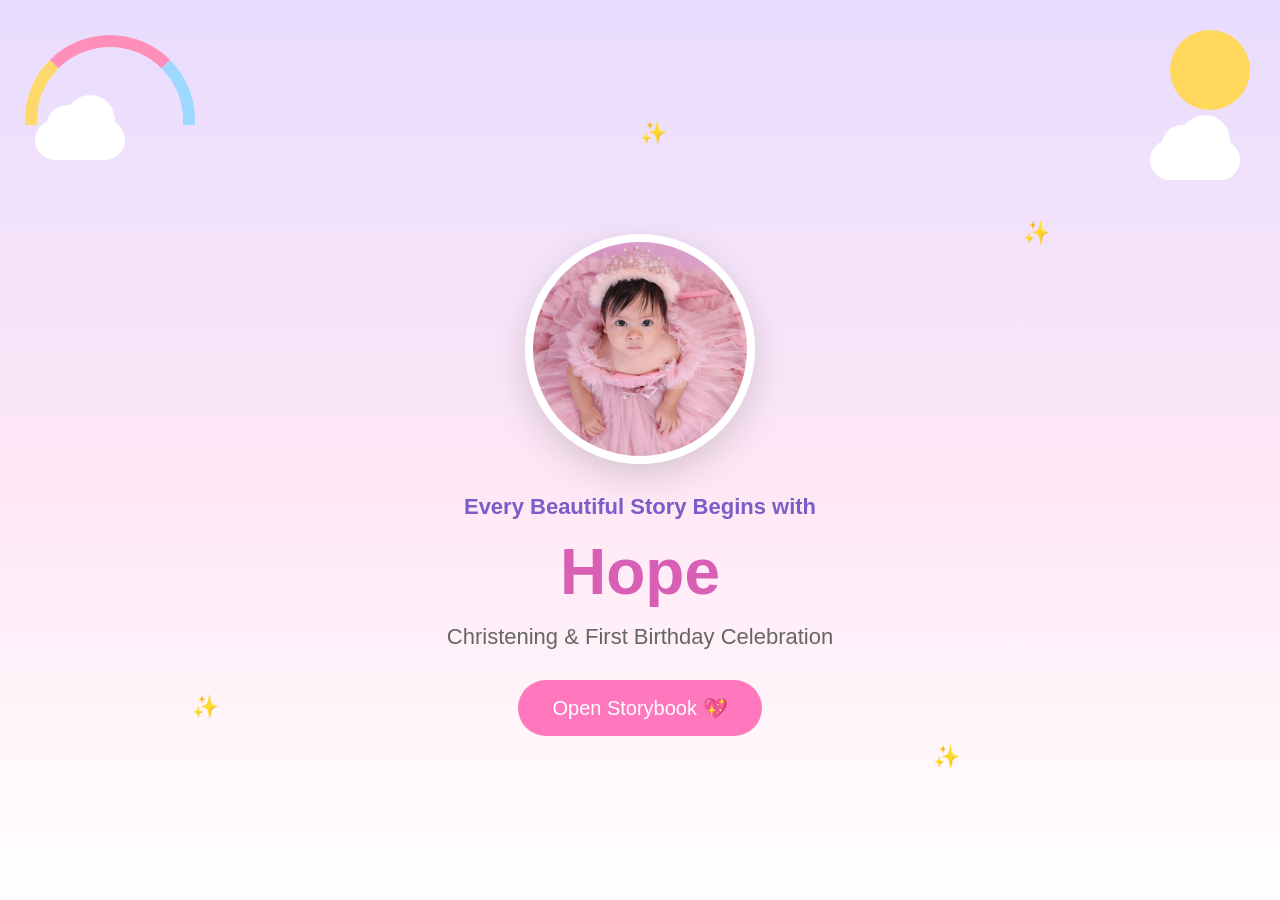
==== index.html @ b1f5bdce "Update index.html" ====
<!DOCTYPE html>
<html lang="en">
<head>
    <meta charset="UTF-8">
    <meta name="viewport" content="width=device-width, initial-scale=1.0">
    <title>Hope's Storybook Invitation</title>

    <link rel="stylesheet" href="style.css">
</head>

<body>

<section class="cover">

    <div class="sky"></div>

    <div class="rainbow"></div>

    <div class="sun"></div>

    <div class="cloud cloud1"></div>
    <div class="cloud cloud2"></div>

    <div class="sparkles">
        <span>✨</span>
        <span>✨</span>
        <span>✨</span>
        <span>✨</span>
    </div>

    <div class="photo-frame">
        <img src="hope.jpg" alt="Hope Jelizabeth">
    </div>

    <h2>Every Beautiful Story Begins with</h2>

    <h1>Hope</h1>

    <p class="subtitle">
        Christening & First Birthday Celebration
    </p>

    <button id="openBook">
        Open Storybook 💖
    </button>

</section>

<script src="script.js"></script>

</body>
</html>
---- style.css ----
*{
    margin:0;
    padding:0;
    box-sizing:border-box;
}

body{
    font-family:Arial, Helvetica, sans-serif;
    background:#f8f3ff;
}

.cover{
    min-height:100vh;
    display:flex;
    flex-direction:column;
    justify-content:center;
    align-items:center;
    text-align:center;
    position:relative;
    overflow:hidden;
    padding:30px;
    background:linear-gradient(
        180deg,
        #e8dcff 0%,
        #ffe8f5 55%,
        #ffffff 100%
    );
}

.sky{
    position:absolute;
    inset:0;
    background:transparent;
}

.rainbow{
    position:absolute;
    top:35px;
    left:25px;
    width:170px;
    height:90px;
    border-radius:170px 170px 0 0;
    border-top:12px solid #ff8fb8;
    border-left:12px solid #ffd86b;
    border-right:12px solid #9fd8ff;
}

.sun{
    position:absolute;
    top:30px;
    right:30px;
    width:80px;
    height:80px;
    border-radius:50%;
    background:#ffd85c;
}

.cloud{
    position:absolute;
    width:90px;
    height:40px;
    background:white;
    border-radius:30px;
}

.cloud::before,
.cloud::after{
    content:"";
    position:absolute;
    background:white;
    border-radius:50%;
}

.cloud::before{
    width:40px;
    height:40px;
    top:-15px;
    left:12px;
}

.cloud::after{
    width:50px;
    height:50px;
    top:-25px;
    right:10px;
}

.cloud1{
    top:120px;
    left:35px;
}

.cloud2{
    top:140px;
    right:40px;
}

.sparkles{
    position:absolute;
    inset:0;
    pointer-events:none;
}

.sparkles span{
    position:absolute;
    font-size:22px;
}

.sparkles span:nth-child(1){
    top:120px;
    left:50%;
}

.sparkles span:nth-child(2){
    top:220px;
    right:18%;
}

.sparkles span:nth-child(3){
    bottom:180px;
    left:15%;
}

.sparkles span:nth-child(4){
    bottom:130px;
    right:25%;
}

.photo-frame{
    width:230px;
    height:230px;
    border-radius:50%;
    overflow:hidden;
    border:8px solid white;
    box-shadow:0 12px 35px rgba(0,0,0,.15);
    margin-top:70px;
    z-index:2;
}

.photo-frame img{
    width:100%;
    height:100%;
    object-fit:cover;
}

h2{
    margin-top:30px;
    color:#7b5dc7;
    font-size:22px;
}

h1{
    font-size:64px;
    color:#d85fb5;
    margin:15px 0;
}

.subtitle{
    font-size:22px;
    color:#666;
    margin-bottom:30px;
}

#openBook{
    background:#ff78bd;
    color:white;
    border:none;
    border-radius:40px;
    padding:16px 34px;
    font-size:20px;
    cursor:pointer;
}
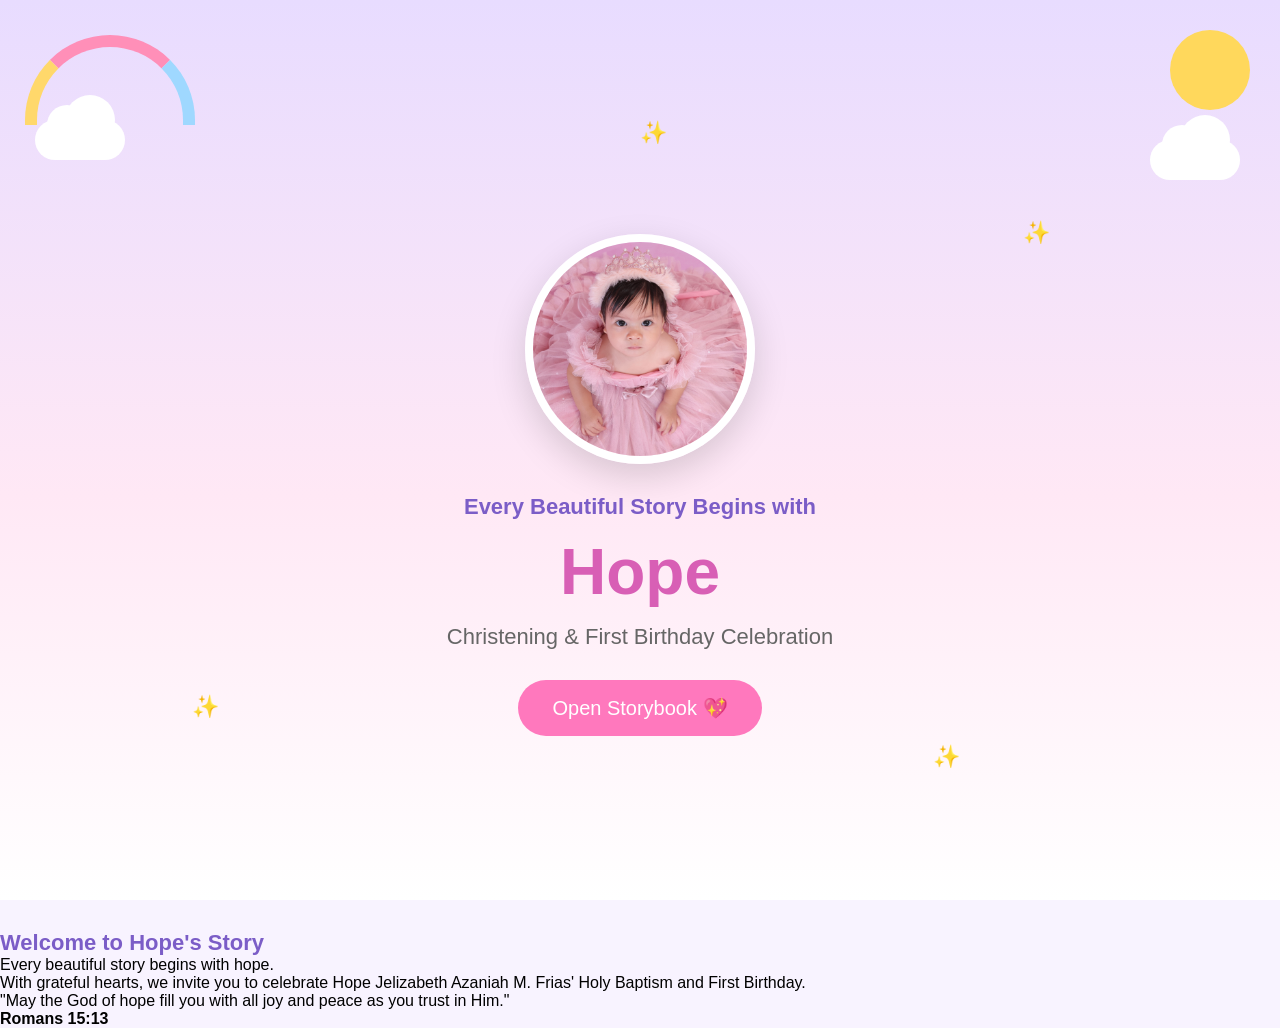
==== commit e84bd3c8: "Update index.html" ====
--- a/index.html
+++ b/index.html
@@ -46,6 +46,33 @@
 
 </section>
 
+    <section id="storybook" class="hidden">
+
+    <div class="story-card">
+
+        <h2>Welcome to Hope's Story</h2>
+
+        <p>
+            Every beautiful story begins with hope.
+        </p>
+
+        <p>
+            With grateful hearts, we invite you to celebrate
+            Hope Jelizabeth Azaniah M. Frias'
+            Holy Baptism and First Birthday.
+        </p>
+
+        <p>
+            "May the God of hope fill you with all joy and peace
+            as you trust in Him."
+        </p>
+
+        <p><strong>Romans 15:13</strong></p>
+
+    </div>
+
+</section>
+
 <script src="script.js"></script>
 
 </body>
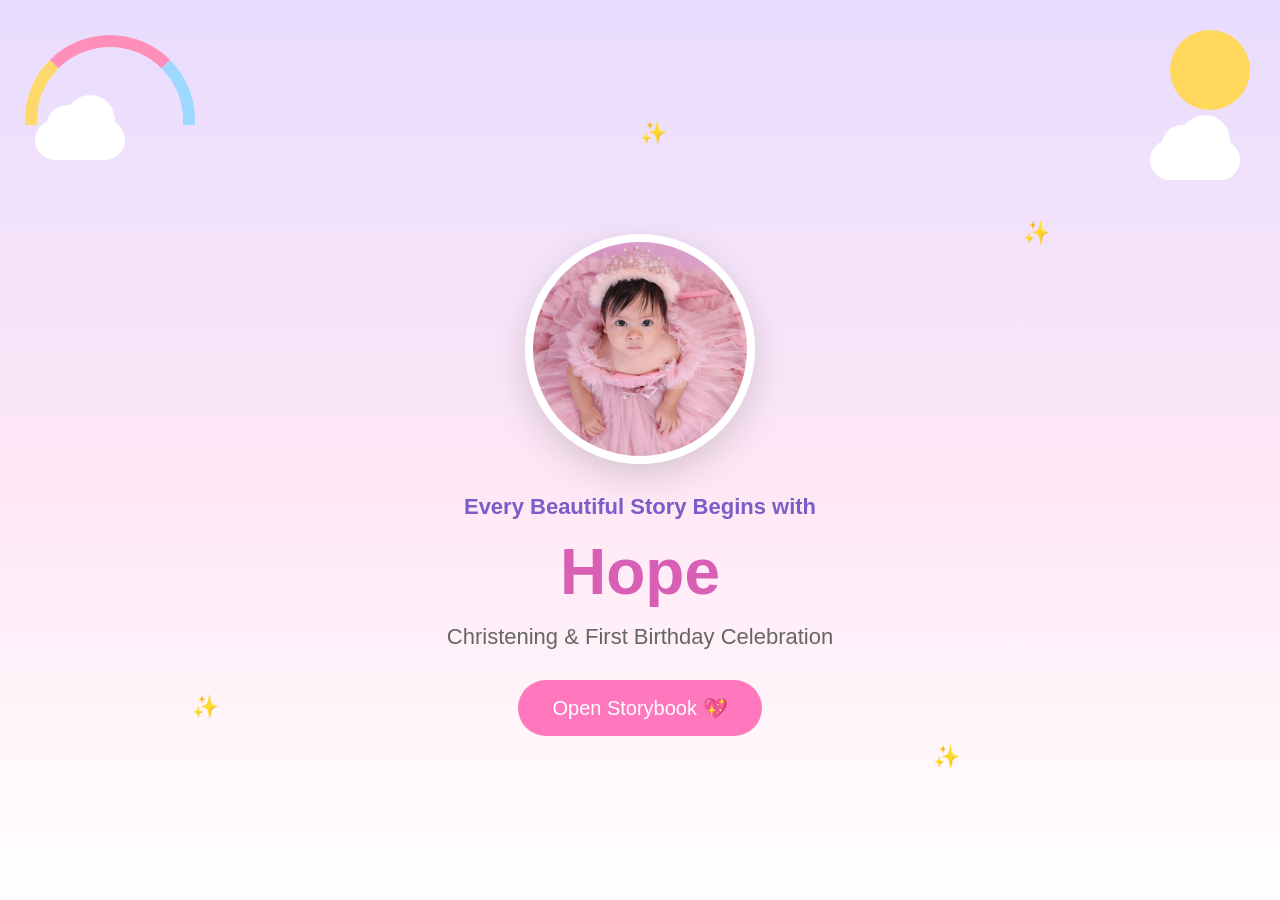
==== commit 16391744: "Update index.html" ====
--- a/index.html
+++ b/index.html
@@ -44,35 +44,138 @@
         Open Storybook 💖
     </button>
 
-</section>
+<section id="storybook" class="hidden">
 
-    <section id="storybook" class="hidden">
-
+    <!-- Page 1 -->
     <div class="story-card">
 
-        <h2>Welcome to Hope's Story</h2>
+        <img src="hope1.jpg" class="story-photo" alt="Hope">
+
+        <h2>✨ Once Upon a Time...</h2>
 
         <p>
-            Every beautiful story begins with hope.
+            God blessed our family with the sweetest little miracle.
         </p>
 
         <p>
-            With grateful hearts, we invite you to celebrate
+            Her name is <strong>Hope.</strong>
+        </p>
+
+        <p>
+            Every smile she gives reminds us that God's love shines through her.
+        </p>
+
+    </div>
+
+    <!-- Page 2 -->
+    <div class="story-card">
+
+        <img src="hope2.JPEG" class="story-photo" alt="Hope">
+
+        <h2>🌸 Growing Every Day</h2>
+
+        <p>
+            With every little smile...
+        </p>
+
+        <p>
+            Every tiny step...
+        </p>
+
+        <p>
+            And every precious giggle...
+        </p>
+
+        <p>
+            Hope continues to fill our hearts with endless joy.
+        </p>
+
+    </div>
+
+    <!-- Page 3 -->
+    <div class="story-card">
+
+        <img src="hope3.JPEG" class="story-photo" alt="Hope">
+
+        <h2>👑 Our Little Princess</h2>
+
+        <p>
+            Beautiful.
+        </p>
+
+        <p>
+            Curious.
+        </p>
+
+        <p>
+            Loved beyond words.
+        </p>
+
+    </div>
+
+    <!-- Page 4 -->
+    <div class="story-card">
+
+        <img src="hope4.JPEG" class="story-photo" alt="Hope">
+
+        <h2>🎉 One Wonderful Year</h2>
+
+        <p>
+            One year of laughter.
+        </p>
+
+        <p>
+            One year of blessings.
+        </p>
+
+        <p>
+            One year surrounded by God's amazing love.
+        </p>
+
+    </div>
+
+    <!-- Page 5 -->
+    <div class="story-card">
+
+        <img src="hope.jpg" class="story-photo" alt="Hope">
+
+        <h2>💖 You're Invited</h2>
+
+        <p>
+            Join us as we celebrate
             Hope Jelizabeth Azaniah M. Frias'
-            Holy Baptism and First Birthday.
         </p>
+
+        <p>
+            <strong>Holy Baptism</strong><br>
+            &<br>
+            <strong>First Birthday</strong>
+        </p>
+
+        <p>
+            We can't wait to celebrate this special day with you.
+        </p>
+
+    </div>
+
+    <!-- Final Page -->
+    <div class="story-card">
+
+        <h2>✝ Romans 15:13</h2>
 
         <p>
             "May the God of hope fill you with all joy and peace
             as you trust in Him."
         </p>
 
-        <p><strong>Romans 15:13</strong></p>
+        <p>
+            Thank you for being part of Hope's beautiful story.
+        </p>
 
     </div>
 
 </section>
-
+    
 <script src="script.js"></script>
 
 </body>
--- a/style.css
+++ b/style.css
@@ -170,3 +170,12 @@
     font-size:20px;
     cursor:pointer;
 }
+
+#storybook{
+    display:none;
+}
+
+#storybook.show{
+    display:block;
+}
+
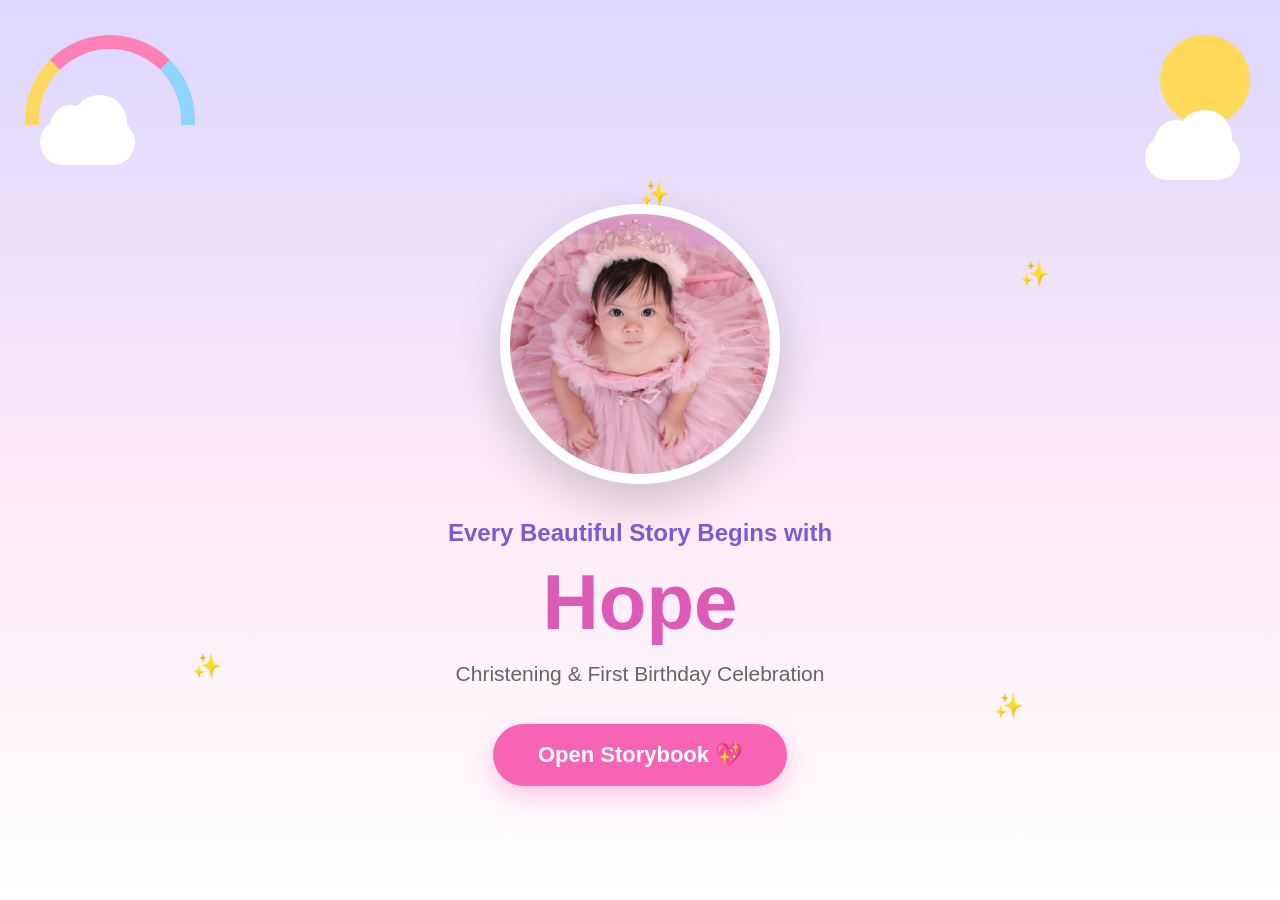
==== commit f57bbffe: "Update index.html" ====
--- a/index.html
+++ b/index.html
@@ -41,8 +41,10 @@
     </p>
 
     <button id="openBook">
-        Open Storybook 💖
-    </button>
+    Open Storybook 💖
+</button>
+
+</section>
 
 <section id="storybook" class="hidden">
 
--- a/style.css
+++ b/style.css
@@ -7,31 +7,34 @@
 body{
     font-family:Arial, Helvetica, sans-serif;
     background:#f8f3ff;
-}
+    overflow-x:hidden;
+    color:#555;
+}
+
+/* =========================
+   COVER
+========================= */
 
 .cover{
+    position:relative;
     min-height:100vh;
     display:flex;
     flex-direction:column;
     justify-content:center;
     align-items:center;
     text-align:center;
-    position:relative;
     overflow:hidden;
-    padding:30px;
+    padding:40px 20px 70px;
+
     background:linear-gradient(
-        180deg,
-        #e8dcff 0%,
-        #ffe8f5 55%,
+        to bottom,
+        #ddd7ff 0%,
+        #fdeaf6 55%,
         #ffffff 100%
     );
 }
 
-.sky{
-    position:absolute;
-    inset:0;
-    background:transparent;
-}
+/* Rainbow */
 
 .rainbow{
     position:absolute;
@@ -40,27 +43,31 @@
     width:170px;
     height:90px;
     border-radius:170px 170px 0 0;
-    border-top:12px solid #ff8fb8;
-    border-left:12px solid #ffd86b;
-    border-right:12px solid #9fd8ff;
-}
+    border-top:14px solid #ff80b5;
+    border-left:14px solid #ffd861;
+    border-right:14px solid #8fd6ff;
+}
+
+/* Sun */
 
 .sun{
     position:absolute;
-    top:30px;
+    top:35px;
     right:30px;
-    width:80px;
-    height:80px;
+    width:90px;
+    height:90px;
+    background:#ffd95a;
     border-radius:50%;
-    background:#ffd85c;
-}
+}
+
+/* Clouds */
 
 .cloud{
     position:absolute;
-    width:90px;
-    height:40px;
-    background:white;
-    border-radius:30px;
+    width:95px;
+    height:45px;
+    background:#fff;
+    border-radius:40px;
 }
 
 .cloud::before,
@@ -72,28 +79,30 @@
 }
 
 .cloud::before{
-    width:40px;
-    height:40px;
+    width:42px;
+    height:42px;
+    left:10px;
     top:-15px;
-    left:12px;
 }
 
 .cloud::after{
-    width:50px;
-    height:50px;
+    width:55px;
+    height:55px;
+    right:8px;
     top:-25px;
-    right:10px;
 }
 
 .cloud1{
     top:120px;
-    left:35px;
+    left:40px;
 }
 
 .cloud2{
-    top:140px;
+    top:135px;
     right:40px;
 }
+
+/* Sparkles */
 
 .sparkles{
     position:absolute;
@@ -103,79 +112,263 @@
 
 .sparkles span{
     position:absolute;
-    font-size:22px;
+    font-size:24px;
+    animation:twinkle 2.5s infinite;
 }
 
 .sparkles span:nth-child(1){
-    top:120px;
+    top:180px;
     left:50%;
 }
 
 .sparkles span:nth-child(2){
-    top:220px;
+    top:260px;
     right:18%;
 }
 
 .sparkles span:nth-child(3){
+    bottom:220px;
+    left:15%;
+}
+
+.sparkles span:nth-child(4){
     bottom:180px;
-    left:15%;
-}
-
-.sparkles span:nth-child(4){
-    bottom:130px;
-    right:25%;
-}
+    right:20%;
+}
+
+@keyframes twinkle{
+
+    0%,100%{
+        opacity:.4;
+        transform:scale(.8);
+    }
+
+    50%{
+        opacity:1;
+        transform:scale(1.3);
+    }
+
+}
+
+/* PHOTO FRAME */
 
 .photo-frame{
-    width:230px;
-    height:230px;
+
+    width:280px;
+    height:280px;
+
     border-radius:50%;
     overflow:hidden;
-    border:8px solid white;
-    box-shadow:0 12px 35px rgba(0,0,0,.15);
-    margin-top:70px;
-    z-index:2;
+
+    border:10px solid white;
+
+    margin-top:120px;
+
+    box-shadow:0 18px 45px rgba(0,0,0,.18);
+
+    animation:floatPhoto 4s ease-in-out infinite;
+
 }
 
 .photo-frame img{
+
     width:100%;
     height:100%;
     object-fit:cover;
-}
+    display:block;
+
+}
+
+@keyframes floatPhoto{
+
+    0%,100%{
+        transform:translateY(0);
+    }
+
+    50%{
+        transform:translateY(-10px);
+    }
+
+}
+
+/* TEXT */
 
 h2{
-    margin-top:30px;
-    color:#7b5dc7;
+
+    margin-top:35px;
+
+    font-size:24px;
+
+    color:#7a5bd2;
+
+}
+
+h1{
+
+    font-size:78px;
+
+    color:#db5bb7;
+
+    margin:10px 0;
+
+}
+
+.subtitle{
+
+    font-size:21px;
+
+    color:#666;
+
+    margin-bottom:35px;
+
+    line-height:1.5;
+
+}
+
+/* BUTTON */
+
+#openBook{
+
+    background:#f864b5;
+
+    color:white;
+
+    border:none;
+
+    border-radius:999px;
+
+    padding:18px 45px;
+
     font-size:22px;
+
+    font-weight:bold;
+
+    cursor:pointer;
+
+    box-shadow:0 10px 25px rgba(248,100,181,.35);
+
+    transition:.3s;
+
+}
+
+#openBook:hover{
+
+    transform:translateY(-4px);
+
+}
+
+/* =========================
+   STORYBOOK
+========================= */
+
+.hidden{
+    display:none;
+}
+
+#storybook{
+
+    padding:70px 20px;
+
+    background:linear-gradient(
+        #fff7fc,
+        #f7f0ff
+    );
+
+}
+
+.story-card{
+
+    max-width:700px;
+
+    margin:50px auto;
+
+    background:white;
+
+    border-radius:28px;
+
+    padding:30px;
+
+    box-shadow:0 15px 35px rgba(0,0,0,.10);
+
+    text-align:center;
+
+}
+
+.story-photo{
+
+    width:100%;
+
+    border-radius:20px;
+
+    margin-bottom:25px;
+
+}
+
+.story-card h2{
+
+    margin-top:0;
+
+    color:#d75fb5;
+
+    font-size:32px;
+
+    margin-bottom:20px;
+
+}
+
+.story-card p{
+
+    font-size:18px;
+
+    line-height:1.9;
+
+    margin-bottom:16px;
+
+}
+
+/* MOBILE */
+
+@media(max-width:768px){
+
+.photo-frame{
+
+    width:240px;
+    height:240px;
+
+    margin-top:110px;
+
 }
 
 h1{
-    font-size:64px;
-    color:#d85fb5;
-    margin:15px 0;
+
+    font-size:60px;
+
 }
 
 .subtitle{
-    font-size:22px;
-    color:#666;
-    margin-bottom:30px;
-}
-
-#openBook{
-    background:#ff78bd;
-    color:white;
-    border:none;
-    border-radius:40px;
-    padding:16px 34px;
-    font-size:20px;
-    cursor:pointer;
-}
-
-#storybook{
-    display:none;
-}
-
-#storybook.show{
-    display:block;
-}
-
+
+    font-size:18px;
+
+}
+
+.story-card{
+
+    margin:30px 10px;
+
+    padding:22px;
+
+}
+
+.story-card h2{
+
+    font-size:28px;
+
+}
+
+.story-card p{
+
+    font-size:17px;
+
+}
+
+}
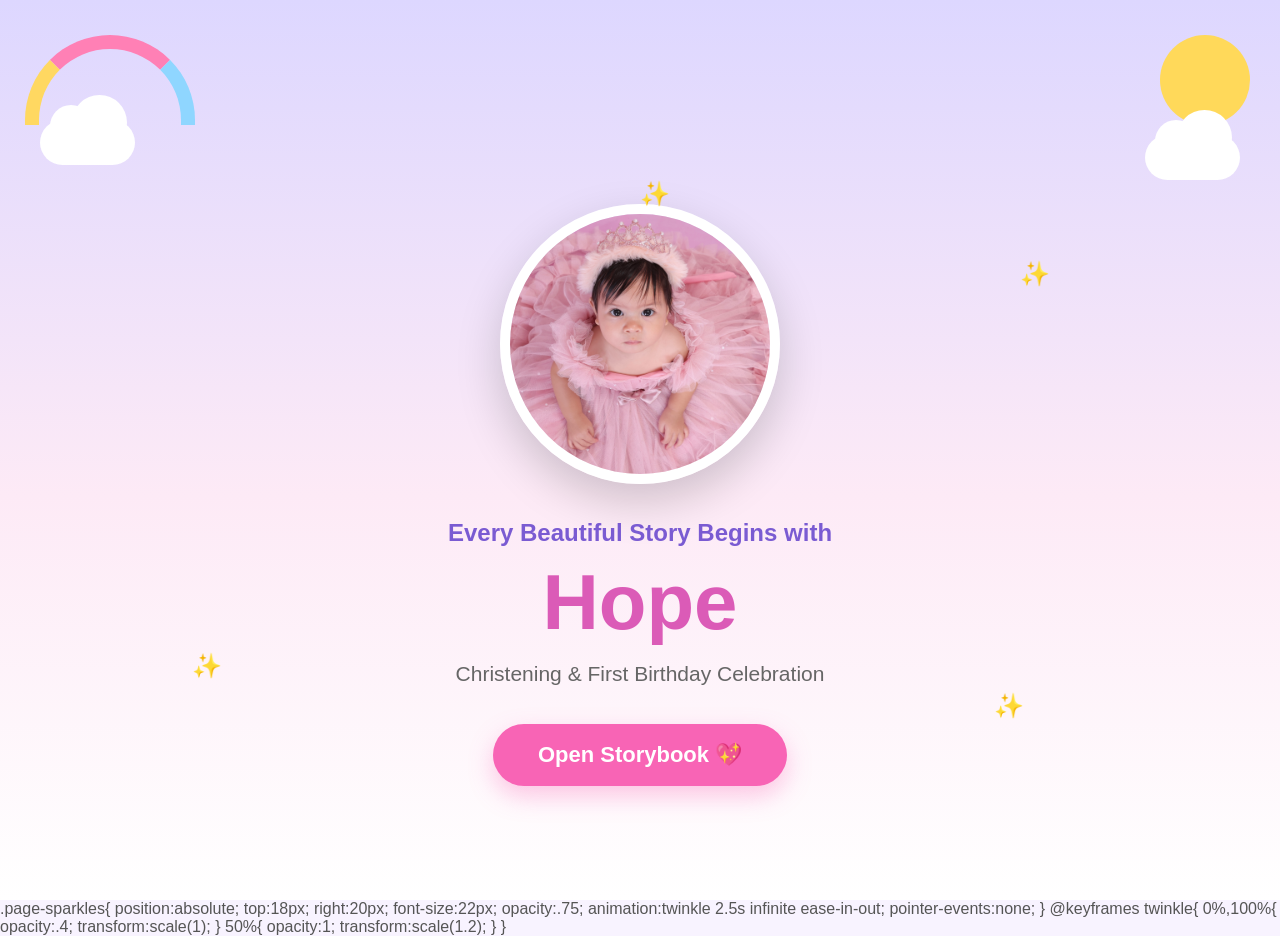
==== commit eea89110: "Update index.html" ====
--- a/index.html
+++ b/index.html
@@ -48,131 +48,170 @@
 
 <section id="storybook" class="hidden">
 
-    <!-- Page 1 -->
-    <div class="story-card">
-
-        <img src="hope1.jpg" class="story-photo" alt="Hope">
-
-        <h2>✨ Once Upon a Time...</h2>
-
-        <p>
-            God blessed our family with the sweetest little miracle.
-        </p>
-
-        <p>
-            Her name is <strong>Hope.</strong>
-        </p>
-
-        <p>
-            Every smile she gives reminds us that God's love shines through her.
-        </p>
-
-    </div>
-
-    <!-- Page 2 -->
-    <div class="story-card">
-
-        <img src="hope2.JPEG" class="story-photo" alt="Hope">
-
-        <h2>🌸 Growing Every Day</h2>
-
-        <p>
-            With every little smile...
-        </p>
-
-        <p>
-            Every tiny step...
-        </p>
-
-        <p>
-            And every precious giggle...
-        </p>
-
-        <p>
-            Hope continues to fill our hearts with endless joy.
-        </p>
-
-    </div>
-
-    <!-- Page 3 -->
-    <div class="story-card">
-
-        <img src="hope3.JPEG" class="story-photo" alt="Hope">
-
-        <h2>👑 Our Little Princess</h2>
-
-        <p>
-            Beautiful.
-        </p>
-
-        <p>
-            Curious.
-        </p>
-
-        <p>
-            Loved beyond words.
-        </p>
-
-    </div>
-
-    <!-- Page 4 -->
-    <div class="story-card">
-
-        <img src="hope4.JPEG" class="story-photo" alt="Hope">
-
-        <h2>🎉 One Wonderful Year</h2>
-
-        <p>
-            One year of laughter.
-        </p>
-
-        <p>
-            One year of blessings.
-        </p>
-
-        <p>
-            One year surrounded by God's amazing love.
-        </p>
-
-    </div>
-
-    <!-- Page 5 -->
-    <div class="story-card">
-
-        <img src="hope.jpg" class="story-photo" alt="Hope">
-
-        <h2>💖 You're Invited</h2>
-
-        <p>
-            Join us as we celebrate
-            Hope Jelizabeth Azaniah M. Frias'
-        </p>
-
-        <p>
-            <strong>Holy Baptism</strong><br>
-            &<br>
-            <strong>First Birthday</strong>
-        </p>
-
-        <p>
-            We can't wait to celebrate this special day with you.
-        </p>
-
-    </div>
-
-    <!-- Final Page -->
-    <div class="story-card">
-
-        <h2>✝ Romans 15:13</h2>
-
-        <p>
-            "May the God of hope fill you with all joy and peace
-            as you trust in Him."
-        </p>
-
-        <p>
-            Thank you for being part of Hope's beautiful story.
-        </p>
+    <div class="book-container">
+
+        <!-- Page 1 -->
+        <div class="story-card active">
+
+    <div class="page-sparkles">
+        ✨ ✨ ✨
+    </div>
+
+            <img src="hope1.jpg" class="story-photo" alt="Hope">
+
+            <h2>✨ Once Upon a Time...</h2>
+
+            <p>
+                God blessed our family with the sweetest little miracle.
+            </p>
+
+            <p>
+                Her name is <strong>Hope.</strong>
+            </p>
+
+            <p>
+                Every smile she gives reminds us that God's love shines through her.
+            </p>
+
+        </div>
+
+        <!-- Page 2 -->
+        <div class="story-card">
+
+    <div class="page-sparkles">
+        ✨ ✨ ✨
+    </div>
+
+            <img src="hope2.JPEG" class="story-photo" alt="Hope">
+
+            <h2>🌸 Growing Every Day</h2>
+
+            <p>
+                With every little smile...
+            </p>
+
+            <p>
+                Every tiny step...
+            </p>
+
+            <p>
+                Every precious giggle...
+            </p>
+
+            <p>
+                Hope fills our hearts with endless joy.
+            </p>
+
+        </div>
+
+        <!-- Page 3 -->
+        <div class="story-card">
+
+    <div class="page-sparkles">
+        ✨ ✨ ✨
+    </div>
+
+            <img src="hope3.JPEG" class="story-photo" alt="Hope">
+
+            <h2>👑 Our Little Princess</h2>
+
+            <p>
+                Beautiful.
+            </p>
+
+            <p>
+                Curious.
+            </p>
+
+            <p>
+                Loved beyond words.
+            </p>
+
+        </div>
+
+        <!-- Page 4 -->
+        <div class="story-card">
+
+    <div class="page-sparkles">
+        ✨ ✨ ✨
+    </div>
+
+            <img src="hope4.JPEG" class="story-photo" alt="Hope">
+
+            <h2>🎉 One Wonderful Year</h2>
+
+            <p>
+                One year of laughter.
+            </p>
+
+            <p>
+                One year of blessings.
+            </p>
+
+            <p>
+                One year surrounded by God's amazing love.
+            </p>
+
+        </div>
+
+        <!-- Page 5 -->
+        <div class="story-card">
+
+    <div class="page-sparkles">
+        ✨ ✨ ✨
+    </div>
+
+            <img src="hope.jpg" class="story-photo" alt="Hope">
+
+            <h2>💖 You're Invited</h2>
+
+            <p>
+                Join us as we celebrate
+                Hope Jelizabeth Azaniah M. Frias'
+            </p>
+
+            <p>
+                <strong>Holy Baptism</strong><br>
+                &<br>
+                <strong>First Birthday</strong>
+            </p>
+
+            <p>
+                We can't wait to celebrate this special day with you.
+            </p>
+
+        </div>
+
+        <!-- Final Page -->
+        <div class="story-card">
+
+    <div class="page-sparkles">
+        ✨ ✨ ✨
+    </div>
+
+            <h2>✝ Romans 15:13</h2>
+
+            <p>
+                "May the God of hope fill you with all joy and peace as you trust in Him."
+            </p>
+
+            <p>
+                Thank you for being part of Hope's beautiful story.
+            </p>
+
+        </div>
+
+    </div>
+
+    <div class="book-navigation">
+
+        <button id="prevPage">
+            ◀ Previous
+        </button>
+
+        <button id="nextPage">
+            Next ▶
+        </button>
 
     </div>
 
@@ -182,3 +221,27 @@
 
 </body>
 </html>
+
+.page-sparkles{
+    position:absolute;
+    top:18px;
+    right:20px;
+    font-size:22px;
+    opacity:.75;
+    animation:twinkle 2.5s infinite ease-in-out;
+    pointer-events:none;
+}
+
+@keyframes twinkle{
+
+    0%,100%{
+        opacity:.4;
+        transform:scale(1);
+    }
+
+    50%{
+        opacity:1;
+        transform:scale(1.2);
+    }
+
+}
--- a/style.css
+++ b/style.css
@@ -277,21 +277,18 @@
 }
 
 .story-card{
-
+    display:none;
     max-width:700px;
-
     margin:50px auto;
-
     background:white;
-
     border-radius:28px;
-
     padding:30px;
 
+    position:relative;
+overflow:hidden;
+    
     box-shadow:0 15px 35px rgba(0,0,0,.10);
-
     text-align:center;
-
 }
 
 .story-photo{
@@ -372,3 +369,233 @@
 }
 
 }
+
+
+/* =========================
+   STORYBOOK NAVIGATION
+========================= */
+
+.book-container{
+    max-width:750px;
+    margin:0 auto;
+}
+
+.story-card.active{
+    display:block;
+    animation:pageTurn .7s ease forwards;
+}
+
+@keyframes pagePop{
+
+    0%{
+        opacity:0;
+        transform:scale(.94) translateY(25px);
+    }
+
+    60%{
+        opacity:1;
+        transform:scale(1.02) translateY(-4px);
+    }
+
+    100%{
+        opacity:1;
+        transform:scale(1) translateY(0);
+    }
+
+}
+
+@keyframes pageTurn{
+
+    0%{
+        opacity:0;
+        transform:translateX(60px) scale(.96);
+    }
+
+    60%{
+        opacity:1;
+        transform:translateX(-8px) scale(1.01);
+    }
+
+    100%{
+        opacity:1;
+        transform:translateX(0) scale(1);
+    }
+
+}
+
+.story-card.active{
+    display:block;
+}
+
+.book-navigation{
+    display:flex;
+    justify-content:center;
+    gap:20px;
+    margin:40px 0;
+}
+
+.book-navigation button{
+    background:#f864b5;
+    color:#fff;
+    border:none;
+    padding:15px 28px;
+    border-radius:50px;
+    font-size:18px;
+    font-weight:bold;
+    cursor:pointer;
+    transition:.3s;
+    box-shadow:0 10px 20px rgba(248,100,181,.25);
+}
+
+.book-navigation button:hover{
+    transform:translateY(-3px);
+}
+
+.book-navigation button:disabled{
+    opacity:.4;
+    cursor:not-allowed;
+}
+
+@keyframes fadePage{
+    from{
+        opacity:0;
+        transform:translateX(20px);
+    }
+    to{
+        opacity:1;
+        transform:translateX(0);
+    }
+}
+
+.hidden{
+    opacity:0;
+    visibility:hidden;
+    height:0;
+    overflow:hidden;
+}
+
+#storybook{
+    opacity:1;
+    transition:opacity .6s ease;
+}
+
+#storybook{
+    opacity:1;
+    animation:bookFade .8s ease;
+}
+
+@keyframes bookFade{
+
+    from{
+        opacity:0;
+        transform:translateY(40px);
+    }
+
+    to{
+        opacity:1;
+        transform:translateY(0);
+    }
+
+}
+
+/* =========================
+   STORYBOOK BUTTONS
+========================= */
+
+.navigation{
+    display:flex;
+    justify-content:center;
+    gap:18px;
+    margin:35px 0 60px;
+}
+
+.navigation button{
+
+    background:linear-gradient(135deg,#ff7bc4,#ff4fa3);
+
+    color:white;
+
+    border:none;
+
+    padding:14px 28px;
+
+    border-radius:50px;
+
+    font-size:18px;
+
+    font-weight:bold;
+
+    cursor:pointer;
+
+    box-shadow:0 10px 25px rgba(255,105,180,.35);
+
+    transition:.3s;
+}
+
+.navigation button:hover{
+
+    transform:translateY(-4px) scale(1.05);
+
+    box-shadow:0 15px 30px rgba(255,105,180,.45);
+}
+
+.navigation button:active{
+
+    transform:scale(.96);
+
+}
+
+/* =========================
+   BOOK NAVIGATION
+========================= */
+
+.book-navigation{
+    display:flex;
+    justify-content:center;
+    align-items:center;
+    gap:20px;
+    margin:40px auto 60px;
+}
+
+.book-navigation button{
+    background:linear-gradient(135deg,#ff7bc4,#ff4fa3);
+    color:white;
+    border:none;
+    border-radius:50px;
+    padding:15px 35px;
+    font-size:18px;
+    font-weight:bold;
+    cursor:pointer;
+    transition:all .3s ease;
+    box-shadow:0 10px 25px rgba(255,105,180,.35);
+}
+
+.book-navigation button:hover{
+    transform:translateY(-3px);
+    box-shadow:0 15px 30px rgba(255,105,180,.45);
+}
+
+.book-navigation button:disabled{
+    opacity:.45;
+    cursor:not-allowed;
+    transform:none;
+    box-shadow:none;
+}
+
+/* Storybook page decorations */
+
+.story-card::before{
+    content:"🌸";
+    position:absolute;
+    top:18px;
+    left:20px;
+    font-size:30px;
+}
+
+.story-card::after{
+    content:"🐰";
+    position:absolute;
+    bottom:18px;
+    right:20px;
+    font-size:30px;
+}
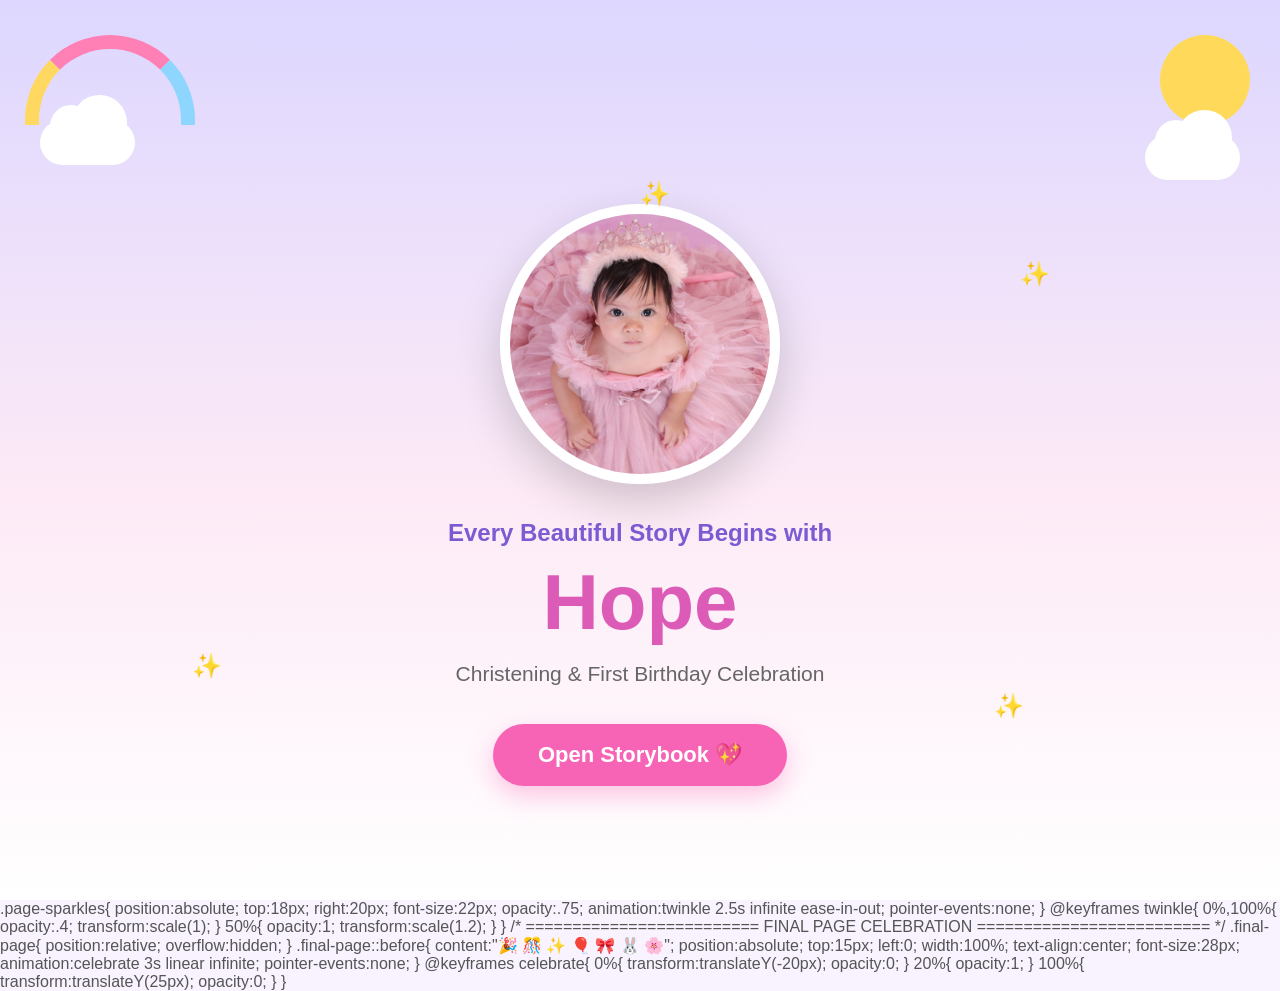
==== commit ae109e85: "Update index.html" ====
--- a/index.html
+++ b/index.html
@@ -183,7 +183,7 @@
         </div>
 
         <!-- Final Page -->
-        <div class="story-card">
+        <div class="story-card final-page">
 
     <div class="page-sparkles">
         ✨ ✨ ✨
@@ -245,3 +245,42 @@
     }
 
 }
+
+/* =========================
+   FINAL PAGE CELEBRATION
+========================= */
+
+.final-page{
+    position:relative;
+    overflow:hidden;
+}
+
+.final-page::before{
+    content:"🎉 🎊 ✨ 🎈 🎀 🐰 🌸";
+    position:absolute;
+    top:15px;
+    left:0;
+    width:100%;
+    text-align:center;
+    font-size:28px;
+    animation:celebrate 3s linear infinite;
+    pointer-events:none;
+}
+
+@keyframes celebrate{
+
+    0%{
+        transform:translateY(-20px);
+        opacity:0;
+    }
+
+    20%{
+        opacity:1;
+    }
+
+    100%{
+        transform:translateY(25px);
+        opacity:0;
+    }
+
+}
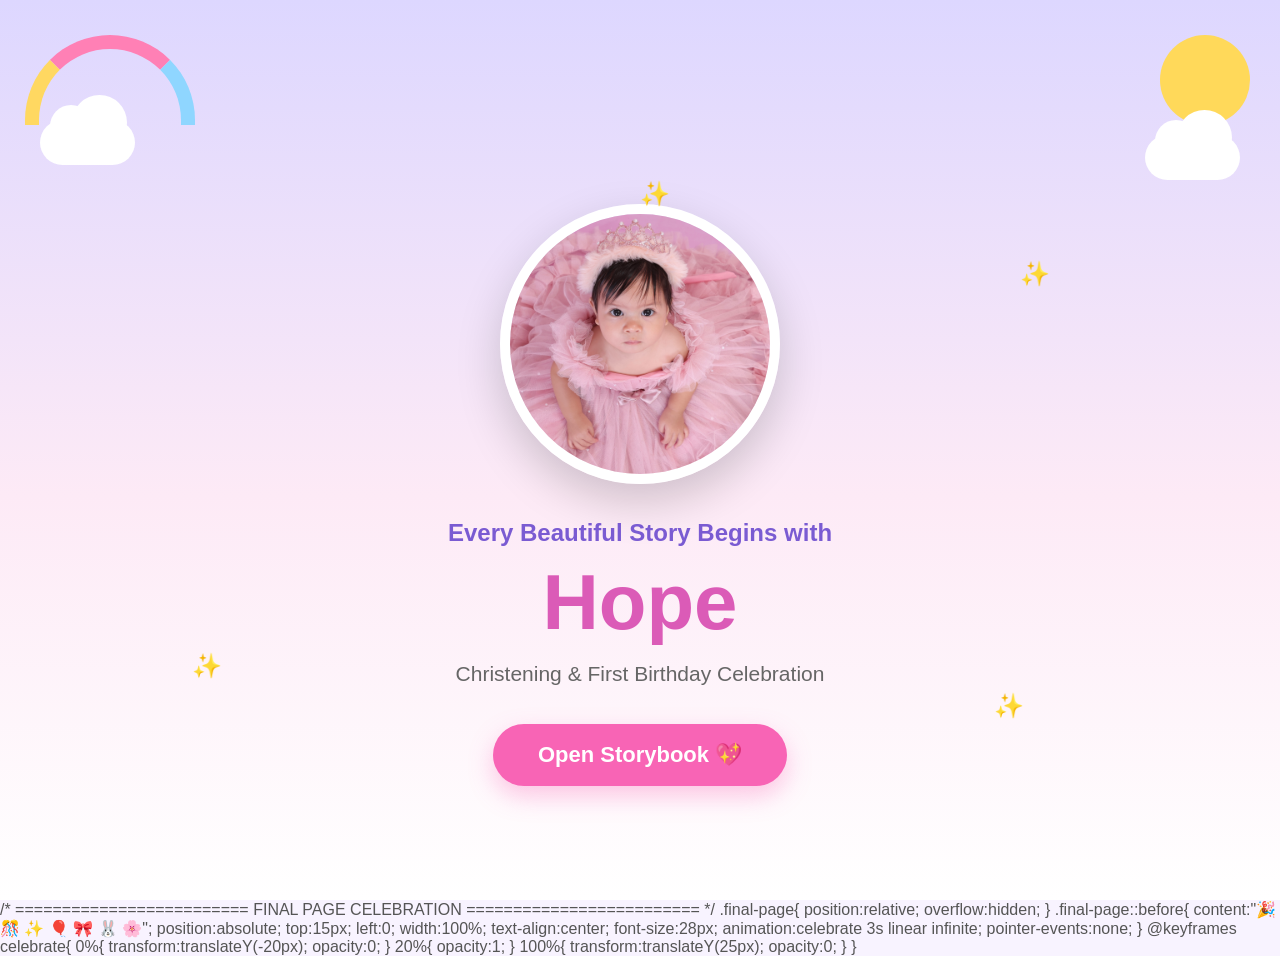
==== commit a0d60584: "Update index.html" ====
--- a/index.html
+++ b/index.html
@@ -220,31 +220,6 @@
 <script src="script.js"></script>
 
 </body>
-</html>
-
-.page-sparkles{
-    position:absolute;
-    top:18px;
-    right:20px;
-    font-size:22px;
-    opacity:.75;
-    animation:twinkle 2.5s infinite ease-in-out;
-    pointer-events:none;
-}
-
-@keyframes twinkle{
-
-    0%,100%{
-        opacity:.4;
-        transform:scale(1);
-    }
-
-    50%{
-        opacity:1;
-        transform:scale(1.2);
-    }
-
-}
 
 /* =========================
    FINAL PAGE CELEBRATION
